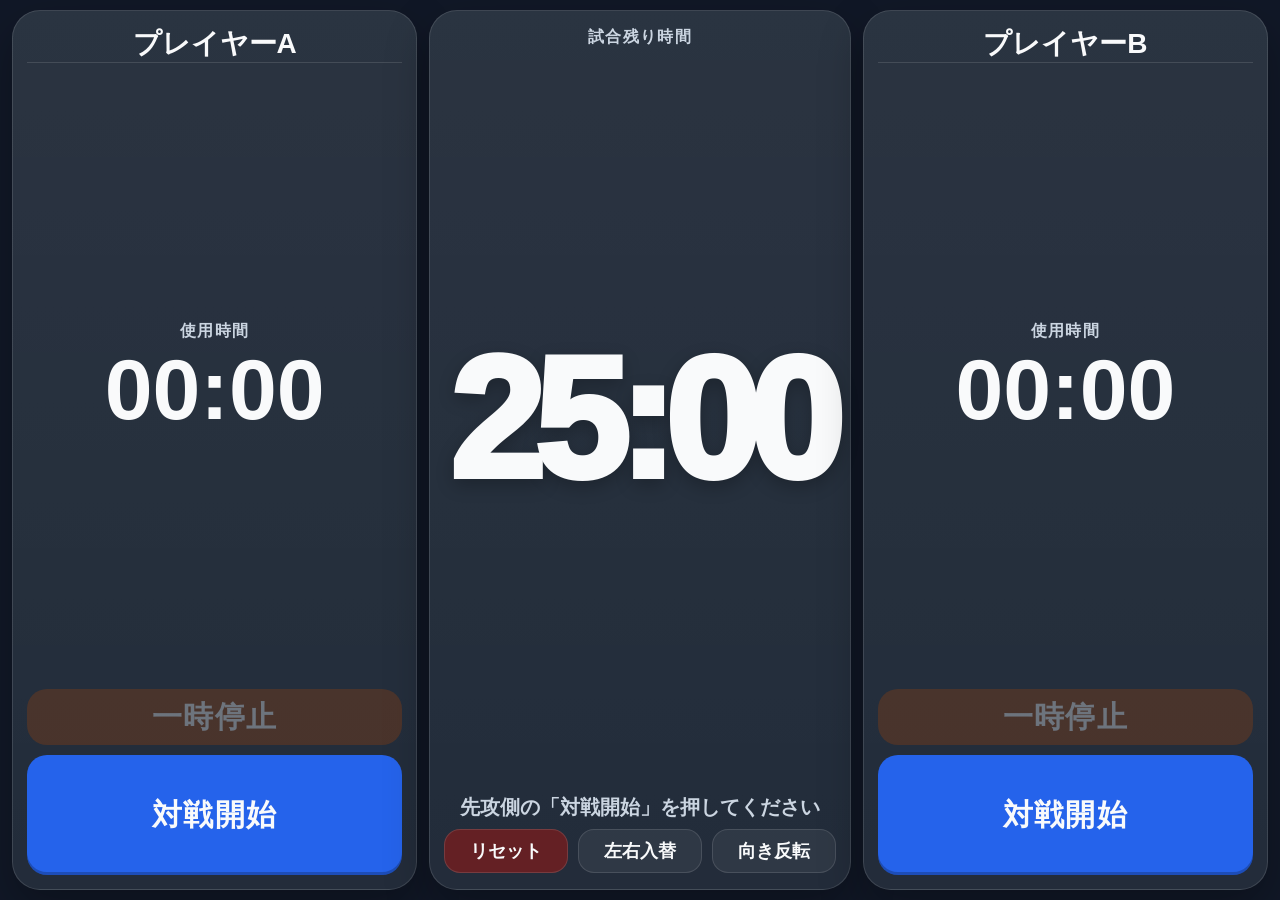
==== index.html @ 30c6cce2 "Add files via upload" ====
<!doctype html>
<html lang="ja">
<head>
  <meta charset="utf-8" />
  <meta name="viewport" content="width=device-width, initial-scale=1, viewport-fit=cover, user-scalable=no" />
  <meta name="theme-color" content="#111827" />
  <meta name="apple-mobile-web-app-capable" content="yes" />
  <meta name="apple-mobile-web-app-status-bar-style" content="black-translucent" />
  <meta name="apple-mobile-web-app-title" content="ポケカタイマー" />
  <link rel="manifest" href="manifest.webmanifest" />
  <link rel="apple-touch-icon" href="icons/apple-touch-icon.png" />
  <link rel="icon" href="icons/icon-192.png" />
  <title>ポケカ対戦タイマー</title>
  <link rel="stylesheet" href="styles.css" />
</head>
<body>
  <main class="app" aria-live="polite">
    <section class="player player-a" data-player="0">
      <div class="player-header">
        <label for="playerName0" class="visually-hidden">左プレイヤー名</label>
        <input id="playerName0" class="player-name" type="text" value="プレイヤーA" maxlength="12" autocomplete="off" />
      </div>

      <div class="player-time-wrap">
        <div class="small-label">使用時間</div>
        <div id="usedTime0" class="used-time">00:00</div>
      </div>

      <button id="pauseBtn0" class="button pause-button" type="button" disabled>
        <span class="button-label">一時停止</span>
      </button>

      <button id="actionBtn0" class="button action-button" type="button">
        <span class="button-label">対戦開始</span>
      </button>
    </section>

    <section class="center-panel">
      <div class="match-label">試合残り時間</div>
      <div id="mainTimer" class="main-timer">25:00</div>
      <div id="statusText" class="status-text">先攻側の「対戦開始」を押してください</div>
      <div class="center-actions">
        <button id="resetBtn" class="reset-button" type="button">リセット</button>
        <button id="swapNamesBtn" class="sub-button" type="button">左右入替</button>
        <button id="rotateFlipBtn" class="sub-button" type="button">向き反転</button>
      </div>
    </section>

    <section class="player player-b" data-player="1">
      <div class="player-header">
        <label for="playerName1" class="visually-hidden">右プレイヤー名</label>
        <input id="playerName1" class="player-name" type="text" value="プレイヤーB" maxlength="12" autocomplete="off" />
      </div>

      <div class="player-time-wrap">
        <div class="small-label">使用時間</div>
        <div id="usedTime1" class="used-time">00:00</div>
      </div>

      <button id="pauseBtn1" class="button pause-button" type="button" disabled>
        <span class="button-label">一時停止</span>
      </button>

      <button id="actionBtn1" class="button action-button" type="button">
        <span class="button-label">対戦開始</span>
      </button>
    </section>
  </main>

  <div id="rotateNotice" class="rotate-notice" hidden>
    <div class="rotate-card">
      <div class="rotate-icon">↻</div>
      <div>疑似横向き表示中</div>
    </div>
  </div>

  <script src="app.js" defer></script>
</body>
</html>
---- styles.css ----
:root {
  --bg: #111827;
  --panel: #1f2937;
  --panel-active: #263449;
  --text: #f9fafb;
  --muted: #cbd5e1;
  --dim: #6b7280;
  --line: rgba(255, 255, 255, 0.12);
  --button: #334155;
  --button-active: #2563eb;
  --button-pause: #92400e;
  --button-resume: #15803d;
  --button-danger: #7f1d1d;
  --shadow: 0 18px 45px rgba(0, 0, 0, 0.28);
  --pseudo-rotation: 90deg;
}

* {
  box-sizing: border-box;
  -webkit-tap-highlight-color: transparent;
}

html,
body {
  width: 100%;
  min-height: 100%;
  margin: 0;
  background: var(--bg);
  color: var(--text);
  font-family: -apple-system, BlinkMacSystemFont, "Segoe UI", sans-serif;
  overscroll-behavior: none;
  touch-action: manipulation;
  user-select: none;
  -webkit-user-select: none;
}

body {
  min-height: 100svh;
  overflow: hidden;
}

body.pseudo-ccw {
  --pseudo-rotation: -90deg;
}

.app {
  width: 100vw;
  height: 100svh;
  padding: max(10px, env(safe-area-inset-top)) max(12px, env(safe-area-inset-right)) max(10px, env(safe-area-inset-bottom)) max(12px, env(safe-area-inset-left));
  display: grid;
  grid-template-columns: minmax(210px, 1fr) minmax(240px, 1.04fr) minmax(210px, 1fr);
  gap: 12px;
}

.player,
.center-panel {
  border: 1px solid var(--line);
  border-radius: 28px;
  background: linear-gradient(180deg, rgba(255,255,255,0.05), rgba(255,255,255,0.015)), var(--panel);
  box-shadow: var(--shadow);
}

.player {
  min-width: 0;
  padding: 14px;
  display: grid;
  grid-template-rows: auto 1fr auto auto;
  gap: 10px;
  transition: background-color 160ms ease, transform 160ms ease, border-color 160ms ease;
}

.player.is-active {
  background: linear-gradient(180deg, rgba(96, 165, 250, 0.18), rgba(255,255,255,0.015)), var(--panel-active);
  border-color: rgba(147, 197, 253, 0.55);
  transform: translateY(-1px);
}

.player-header {
  display: flex;
  align-items: center;
  justify-content: center;
}

.player-name {
  width: 100%;
  height: 38px;
  border: 0;
  border-bottom: 1px solid var(--line);
  outline: none;
  background: transparent;
  color: var(--text);
  text-align: center;
  font-size: clamp(18px, 3vw, 28px);
  font-weight: 800;
}

.player-time-wrap {
  min-height: 0;
  display: grid;
  place-items: center;
  align-content: center;
  gap: 4px;
}

.small-label,
.match-label {
  color: var(--muted);
  font-size: clamp(12px, 1.6vw, 16px);
  font-weight: 700;
  letter-spacing: 0.08em;
}

.used-time {
  font-variant-numeric: tabular-nums;
  font-size: clamp(42px, 9vw, 86px);
  font-weight: 900;
  line-height: 1;
}

.button {
  width: 100%;
  min-height: 56px;
  border: 0;
  border-radius: 20px;
  color: var(--text);
  font-size: clamp(18px, 3vw, 30px);
  font-weight: 900;
  letter-spacing: 0.04em;
  box-shadow: inset 0 -3px 0 rgba(0, 0, 0, 0.22);
  cursor: pointer;
}

.button:active:not(:disabled),
.reset-button:active,
.sub-button:active {
  transform: translateY(1px);
}

.pause-button {
  background: var(--button-pause);
}

.action-button {
  min-height: clamp(72px, 18svh, 120px);
  background: var(--button-active);
}

.action-button.is-resume {
  background: var(--button-resume);
}

button:disabled {
  cursor: default;
  opacity: 0.34;
  box-shadow: none;
}

button.label-hidden .button-label {
  visibility: hidden;
}

.center-panel {
  min-width: 0;
  padding: 16px 14px;
  display: grid;
  grid-template-rows: auto 1fr auto auto;
  align-items: center;
  justify-items: center;
  text-align: center;
}

.main-timer {
  width: 100%;
  font-variant-numeric: tabular-nums;
  font-size: clamp(74px, 16vw, 170px);
  font-weight: 950;
  line-height: 0.95;
  letter-spacing: -0.06em;
  text-shadow: 0 6px 18px rgba(0, 0, 0, 0.24);
}

.main-timer.is-warning {
  color: #fbbf24;
}

.main-timer.is-finished {
  color: #f87171;
}

.status-text {
  min-height: 24px;
  color: var(--muted);
  font-size: clamp(13px, 1.8vw, 20px);
  font-weight: 800;
}

.center-actions {
  width: 100%;
  display: grid;
  grid-template-columns: repeat(3, 1fr);
  gap: 10px;
  margin-top: 8px;
}

.reset-button,
.sub-button {
  min-height: 44px;
  border: 1px solid var(--line);
  border-radius: 16px;
  background: rgba(255, 255, 255, 0.06);
  color: var(--text);
  font-size: clamp(14px, 1.8vw, 18px);
  font-weight: 800;
}

.reset-button {
  background: rgba(127, 29, 29, 0.72);
}

.rotate-notice {
  position: fixed;
  inset: 0;
  z-index: 10;
  display: none;
  place-items: center;
  padding: 28px;
  background: rgba(17, 24, 39, 0.96);
  color: var(--text);
  text-align: center;
}

.rotate-card {
  width: min(86vw, 360px);
  padding: 28px;
  border: 1px solid var(--line);
  border-radius: 26px;
  background: var(--panel);
  box-shadow: var(--shadow);
  font-size: 22px;
  font-weight: 900;
}

.rotate-icon {
  font-size: 52px;
  line-height: 1;
  margin-bottom: 12px;
}

.visually-hidden {
  position: absolute;
  width: 1px;
  height: 1px;
  overflow: hidden;
  clip: rect(0, 0, 0, 0);
  white-space: nowrap;
}

/*
  回転ロックONのiPhone向け疑似横向き表示。
  OS上は縦向きのまま、アプリの中身だけ90度回転させる。
*/
@media (orientation: portrait) and (max-width: 900px) {
  body {
    position: fixed;
    inset: 0;
    width: 100vw;
    height: 100svh;
  }

  .app {
    position: fixed;
    top: 50%;
    left: 50%;
    width: 100svh;
    height: 100vw;
    min-height: 0;
    padding: max(8px, env(safe-area-inset-left)) max(10px, env(safe-area-inset-top)) max(8px, env(safe-area-inset-right)) max(10px, env(safe-area-inset-bottom));
    grid-template-columns: minmax(175px, 1fr) minmax(205px, 1.02fr) minmax(175px, 1fr);
    gap: 8px;
    transform: translate(-50%, -50%) rotate(var(--pseudo-rotation));
    transform-origin: center center;
  }

  .player,
  .center-panel {
    border-radius: 20px;
    padding: 10px;
  }

  .player {
    gap: 8px;
  }

  .player-name {
    height: 30px;
    font-size: clamp(16px, 4.6svh, 22px);
  }

  .small-label,
  .match-label {
    font-size: clamp(11px, 3.1svh, 14px);
  }

  .used-time {
    font-size: clamp(38px, 13svh, 70px);
  }

  .main-timer {
    font-size: clamp(70px, 22svh, 140px);
  }

  .status-text {
    font-size: clamp(12px, 3.5svh, 17px);
  }

  .button {
    min-height: 45px;
    border-radius: 16px;
    font-size: clamp(18px, 5svh, 26px);
  }

  .action-button {
    min-height: clamp(62px, 18svh, 92px);
  }

  .center-actions {
    gap: 6px;
    margin-top: 4px;
  }

  .reset-button,
  .sub-button {
    min-height: 36px;
    border-radius: 14px;
    font-size: clamp(12px, 3.2svh, 16px);
  }
}

@media (orientation: landscape) and (max-height: 430px) {
  .app {
    gap: 8px;
    padding: max(8px, env(safe-area-inset-top)) max(8px, env(safe-area-inset-right)) max(8px, env(safe-area-inset-bottom)) max(8px, env(safe-area-inset-left));
  }

  .player,
  .center-panel {
    border-radius: 20px;
    padding: 10px;
  }

  .player {
    gap: 8px;
  }

  .button {
    min-height: 45px;
    border-radius: 16px;
  }

  .action-button {
    min-height: 64px;
  }

  .player-name {
    height: 30px;
  }

  .center-actions {
    margin-top: 4px;
  }

  .reset-button,
  .sub-button {
    min-height: 36px;
  }
}

@media (orientation: landscape) and (max-width: 760px) {
  .app {
    grid-template-columns: minmax(170px, 1fr) minmax(190px, 0.9fr) minmax(170px, 1fr);
  }
}
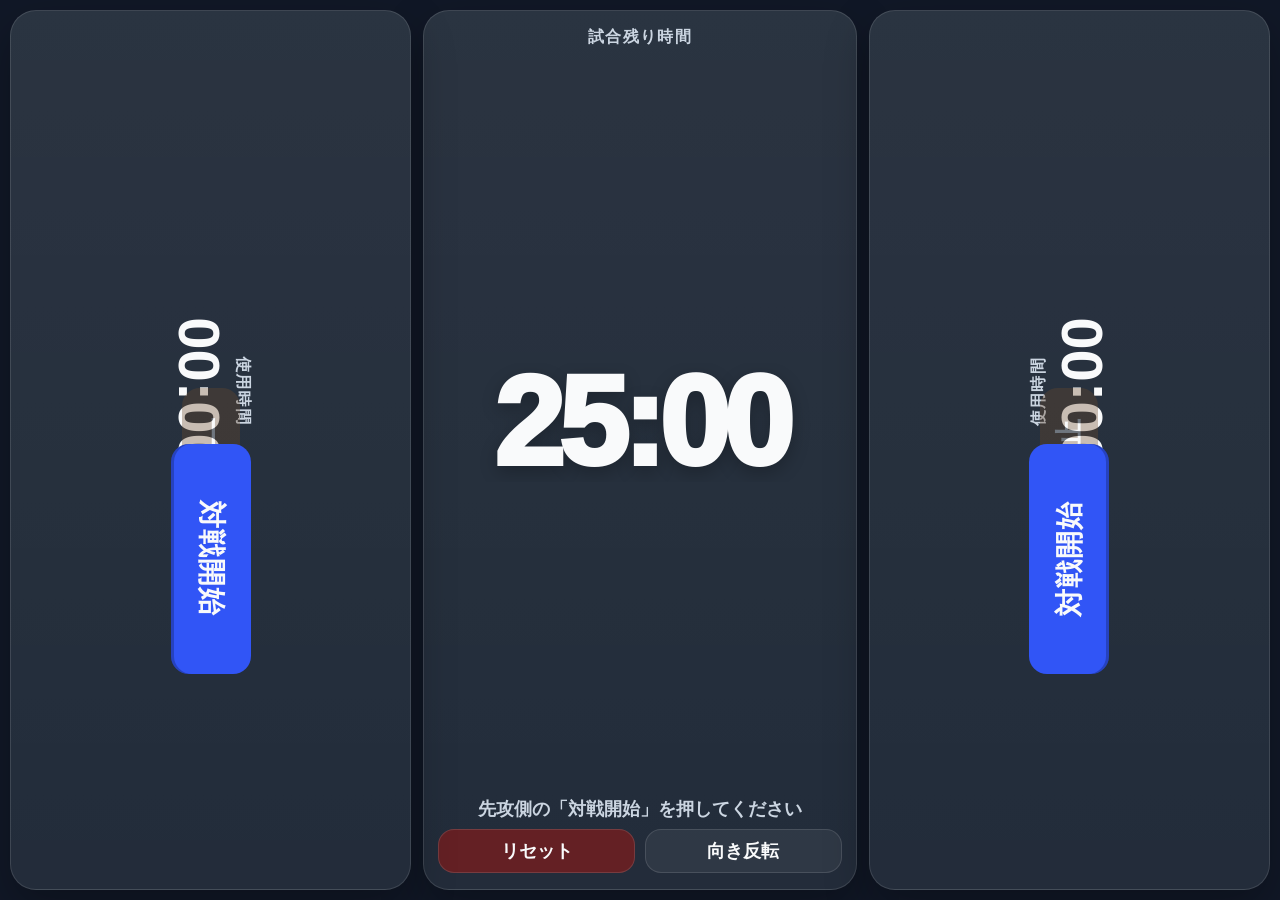
==== commit f8722a1e: "Add files via upload" ====
--- a/index.html
+++ b/index.html
@@ -16,23 +16,22 @@
 <body>
   <main class="app" aria-live="polite">
     <section class="player player-a" data-player="0">
-      <div class="player-header">
-        <label for="playerName0" class="visually-hidden">左プレイヤー名</label>
-        <input id="playerName0" class="player-name" type="text" value="プレイヤーA" maxlength="12" autocomplete="off" />
+      <div class="player-face face-cw">
+        <div id="roleBadge0" class="role-badge" aria-label="左側の役割"></div>
+
+        <div class="player-time-wrap">
+          <div class="small-label">使用時間</div>
+          <div id="usedTime0" class="used-time">00:00</div>
+        </div>
+
+        <button id="pauseBtn0" class="button pause-button" type="button" disabled>
+          <span class="button-label">一時停止</span>
+        </button>
+
+        <button id="actionBtn0" class="button action-button" type="button">
+          <span class="button-label">対戦開始</span>
+        </button>
       </div>
-
-      <div class="player-time-wrap">
-        <div class="small-label">使用時間</div>
-        <div id="usedTime0" class="used-time">00:00</div>
-      </div>
-
-      <button id="pauseBtn0" class="button pause-button" type="button" disabled>
-        <span class="button-label">一時停止</span>
-      </button>
-
-      <button id="actionBtn0" class="button action-button" type="button">
-        <span class="button-label">対戦開始</span>
-      </button>
     </section>
 
     <section class="center-panel">
@@ -41,38 +40,29 @@
       <div id="statusText" class="status-text">先攻側の「対戦開始」を押してください</div>
       <div class="center-actions">
         <button id="resetBtn" class="reset-button" type="button">リセット</button>
-        <button id="swapNamesBtn" class="sub-button" type="button">左右入替</button>
         <button id="rotateFlipBtn" class="sub-button" type="button">向き反転</button>
       </div>
     </section>
 
     <section class="player player-b" data-player="1">
-      <div class="player-header">
-        <label for="playerName1" class="visually-hidden">右プレイヤー名</label>
-        <input id="playerName1" class="player-name" type="text" value="プレイヤーB" maxlength="12" autocomplete="off" />
+      <div class="player-face face-ccw">
+        <div id="roleBadge1" class="role-badge" aria-label="右側の役割"></div>
+
+        <div class="player-time-wrap">
+          <div class="small-label">使用時間</div>
+          <div id="usedTime1" class="used-time">00:00</div>
+        </div>
+
+        <button id="pauseBtn1" class="button pause-button" type="button" disabled>
+          <span class="button-label">一時停止</span>
+        </button>
+
+        <button id="actionBtn1" class="button action-button" type="button">
+          <span class="button-label">対戦開始</span>
+        </button>
       </div>
-
-      <div class="player-time-wrap">
-        <div class="small-label">使用時間</div>
-        <div id="usedTime1" class="used-time">00:00</div>
-      </div>
-
-      <button id="pauseBtn1" class="button pause-button" type="button" disabled>
-        <span class="button-label">一時停止</span>
-      </button>
-
-      <button id="actionBtn1" class="button action-button" type="button">
-        <span class="button-label">対戦開始</span>
-      </button>
     </section>
   </main>
-
-  <div id="rotateNotice" class="rotate-notice" hidden>
-    <div class="rotate-card">
-      <div class="rotate-icon">↻</div>
-      <div>疑似横向き表示中</div>
-    </div>
-  </div>
 
   <script src="app.js" defer></script>
 </body>
--- a/styles.css
+++ b/styles.css
@@ -6,11 +6,12 @@
   --muted: #cbd5e1;
   --dim: #6b7280;
   --line: rgba(255, 255, 255, 0.12);
-  --button: #334155;
-  --button-active: #2563eb;
-  --button-pause: #92400e;
+  --button-active: #3155f6;
+  --button-pause: #6b4a2b;
   --button-resume: #15803d;
   --button-danger: #7f1d1d;
+  --badge-first: #2563eb;
+  --badge-second: #7c3aed;
   --shadow: 0 18px 45px rgba(0, 0, 0, 0.28);
   --pseudo-rotation: 90deg;
 }
@@ -46,26 +47,24 @@
 .app {
   width: 100vw;
   height: 100svh;
-  padding: max(10px, env(safe-area-inset-top)) max(12px, env(safe-area-inset-right)) max(10px, env(safe-area-inset-bottom)) max(12px, env(safe-area-inset-left));
   display: grid;
-  grid-template-columns: minmax(210px, 1fr) minmax(240px, 1.04fr) minmax(210px, 1fr);
+  grid-template-columns: minmax(250px, 1fr) minmax(300px, 1.08fr) minmax(250px, 1fr);
   gap: 12px;
+  padding: max(10px, env(safe-area-inset-top)) max(10px, env(safe-area-inset-right)) max(10px, env(safe-area-inset-bottom)) max(10px, env(safe-area-inset-left));
 }
 
 .player,
 .center-panel {
   border: 1px solid var(--line);
-  border-radius: 28px;
+  border-radius: 26px;
   background: linear-gradient(180deg, rgba(255,255,255,0.05), rgba(255,255,255,0.015)), var(--panel);
   box-shadow: var(--shadow);
 }
 
 .player {
   min-width: 0;
-  padding: 14px;
-  display: grid;
-  grid-template-rows: auto 1fr auto auto;
-  gap: 10px;
+  position: relative;
+  overflow: hidden;
   transition: background-color 160ms ease, transform 160ms ease, border-color 160ms ease;
 }
 
@@ -75,27 +74,58 @@
   transform: translateY(-1px);
 }
 
-.player-header {
+.player-face {
+  position: absolute;
+  inset: 0;
   display: flex;
+  flex-direction: column;
   align-items: center;
   justify-content: center;
-}
-
-.player-name {
-  width: 100%;
-  height: 38px;
-  border: 0;
-  border-bottom: 1px solid var(--line);
-  outline: none;
-  background: transparent;
+  gap: 14px;
+  padding: 16px;
+}
+
+.player-face > * {
+  transform-origin: center center;
+}
+
+.face-cw > * {
+  transform: rotate(90deg);
+}
+
+.face-ccw > * {
+  transform: rotate(-90deg);
+}
+
+.role-badge {
+  min-width: 92px;
+  min-height: 34px;
+  padding: 6px 14px;
+  border-radius: 999px;
+  border: 1px solid rgba(255, 255, 255, 0.18);
+  display: inline-flex;
+  align-items: center;
+  justify-content: center;
   color: var(--text);
-  text-align: center;
-  font-size: clamp(18px, 3vw, 28px);
-  font-weight: 800;
+  font-size: clamp(18px, 2.2vw, 24px);
+  font-weight: 900;
+  background: rgba(255, 255, 255, 0.06);
+}
+
+.role-badge.is-first {
+  background: rgba(37, 99, 235, 0.9);
+}
+
+.role-badge.is-second {
+  background: rgba(124, 58, 237, 0.88);
+}
+
+.role-badge:empty {
+  visibility: hidden;
 }
 
 .player-time-wrap {
-  min-height: 0;
+  width: 180px;
   display: grid;
   place-items: center;
   align-content: center;
@@ -112,18 +142,18 @@
 
 .used-time {
   font-variant-numeric: tabular-nums;
-  font-size: clamp(42px, 9vw, 86px);
+  font-size: clamp(34px, 6vw, 58px);
   font-weight: 900;
   line-height: 1;
 }
 
 .button {
-  width: 100%;
-  min-height: 56px;
+  width: 176px;
+  min-height: 58px;
   border: 0;
-  border-radius: 20px;
+  border-radius: 18px;
   color: var(--text);
-  font-size: clamp(18px, 3vw, 30px);
+  font-size: clamp(20px, 2.4vw, 28px);
   font-weight: 900;
   letter-spacing: 0.04em;
   box-shadow: inset 0 -3px 0 rgba(0, 0, 0, 0.22);
@@ -141,7 +171,8 @@
 }
 
 .action-button {
-  min-height: clamp(72px, 18svh, 120px);
+  width: 230px;
+  min-height: 80px;
   background: var(--button-active);
 }
 
@@ -171,11 +202,14 @@
 
 .main-timer {
   width: 100%;
+  max-width: 100%;
+  overflow: hidden;
   font-variant-numeric: tabular-nums;
-  font-size: clamp(74px, 16vw, 170px);
+  font-size: clamp(64px, 11vw, 126px);
   font-weight: 950;
   line-height: 0.95;
-  letter-spacing: -0.06em;
+  letter-spacing: -0.045em;
+  white-space: nowrap;
   text-shadow: 0 6px 18px rgba(0, 0, 0, 0.24);
 }
 
@@ -190,14 +224,14 @@
 .status-text {
   min-height: 24px;
   color: var(--muted);
-  font-size: clamp(13px, 1.8vw, 20px);
+  font-size: clamp(13px, 1.7vw, 18px);
   font-weight: 800;
 }
 
 .center-actions {
   width: 100%;
   display: grid;
-  grid-template-columns: repeat(3, 1fr);
+  grid-template-columns: 1fr 1fr;
   gap: 10px;
   margin-top: 8px;
 }
@@ -217,66 +251,24 @@
   background: rgba(127, 29, 29, 0.72);
 }
 
-.rotate-notice {
-  position: fixed;
-  inset: 0;
-  z-index: 10;
-  display: none;
-  place-items: center;
-  padding: 28px;
-  background: rgba(17, 24, 39, 0.96);
-  color: var(--text);
-  text-align: center;
-}
-
-.rotate-card {
-  width: min(86vw, 360px);
-  padding: 28px;
-  border: 1px solid var(--line);
-  border-radius: 26px;
-  background: var(--panel);
-  box-shadow: var(--shadow);
-  font-size: 22px;
-  font-weight: 900;
-}
-
-.rotate-icon {
-  font-size: 52px;
-  line-height: 1;
-  margin-bottom: 12px;
-}
-
-.visually-hidden {
-  position: absolute;
-  width: 1px;
-  height: 1px;
-  overflow: hidden;
-  clip: rect(0, 0, 0, 0);
-  white-space: nowrap;
-}
-
-/*
-  回転ロックONのiPhone向け疑似横向き表示。
-  OS上は縦向きのまま、アプリの中身だけ90度回転させる。
-*/
 @media (orientation: portrait) and (max-width: 900px) {
   body {
     position: fixed;
     inset: 0;
     width: 100vw;
-    height: 100svh;
+    height: 100dvh;
   }
 
   .app {
     position: fixed;
     top: 50%;
     left: 50%;
-    width: 100svh;
-    height: 100vw;
+    width: 100dvh;
+    height: 100dvw;
     min-height: 0;
-    padding: max(8px, env(safe-area-inset-left)) max(10px, env(safe-area-inset-top)) max(8px, env(safe-area-inset-right)) max(10px, env(safe-area-inset-bottom));
-    grid-template-columns: minmax(175px, 1fr) minmax(205px, 1.02fr) minmax(175px, 1fr);
+    padding: 8px;
     gap: 8px;
+    grid-template-columns: minmax(162px, 1fr) minmax(220px, 1.24fr) minmax(162px, 1fr);
     transform: translate(-50%, -50%) rotate(var(--pseudo-rotation));
     transform-origin: center center;
   }
@@ -284,43 +276,57 @@
   .player,
   .center-panel {
     border-radius: 20px;
-    padding: 10px;
-  }
-
-  .player {
-    gap: 8px;
-  }
-
-  .player-name {
-    height: 30px;
-    font-size: clamp(16px, 4.6svh, 22px);
+  }
+
+  .player-face {
+    gap: 10px;
+    padding: 8px;
+  }
+
+  .role-badge {
+    min-width: 74px;
+    min-height: 28px;
+    padding: 4px 10px;
+    font-size: clamp(13px, 2.4svh, 18px);
+  }
+
+  .player-time-wrap {
+    width: 124px;
+    gap: 2px;
   }
 
   .small-label,
   .match-label {
-    font-size: clamp(11px, 3.1svh, 14px);
+    font-size: clamp(10px, 2.1svh, 13px);
   }
 
   .used-time {
-    font-size: clamp(38px, 13svh, 70px);
+    font-size: clamp(28px, 4.8svh, 44px);
+  }
+
+  .button {
+    width: 122px;
+    min-height: 42px;
+    border-radius: 14px;
+    font-size: clamp(15px, 2.9svh, 22px);
+  }
+
+  .action-button {
+    width: 170px;
+    min-height: 58px;
+  }
+
+  .center-panel {
+    padding: 12px 10px;
   }
 
   .main-timer {
-    font-size: clamp(70px, 22svh, 140px);
+    font-size: clamp(54px, 12.6svh, 96px);
+    letter-spacing: -0.035em;
   }
 
   .status-text {
-    font-size: clamp(12px, 3.5svh, 17px);
-  }
-
-  .button {
-    min-height: 45px;
-    border-radius: 16px;
-    font-size: clamp(18px, 5svh, 26px);
-  }
-
-  .action-button {
-    min-height: clamp(62px, 18svh, 92px);
+    font-size: clamp(11px, 2.2svh, 15px);
   }
 
   .center-actions {
@@ -330,53 +336,70 @@
 
   .reset-button,
   .sub-button {
-    min-height: 36px;
-    border-radius: 14px;
-    font-size: clamp(12px, 3.2svh, 16px);
+    min-height: 34px;
+    border-radius: 12px;
+    font-size: clamp(11px, 2svh, 14px);
   }
 }
 
 @media (orientation: landscape) and (max-height: 430px) {
   .app {
     gap: 8px;
-    padding: max(8px, env(safe-area-inset-top)) max(8px, env(safe-area-inset-right)) max(8px, env(safe-area-inset-bottom)) max(8px, env(safe-area-inset-left));
+    padding: 8px;
+    grid-template-columns: minmax(170px, 1fr) minmax(220px, 1.1fr) minmax(170px, 1fr);
   }
 
   .player,
   .center-panel {
     border-radius: 20px;
+  }
+
+  .player-face {
+    gap: 10px;
     padding: 10px;
   }
 
-  .player {
-    gap: 8px;
+  .role-badge {
+    min-width: 80px;
+    min-height: 30px;
+    padding: 5px 12px;
+    font-size: 16px;
+  }
+
+  .player-time-wrap {
+    width: 132px;
+  }
+
+  .used-time {
+    font-size: 38px;
   }
 
   .button {
-    min-height: 45px;
-    border-radius: 16px;
+    width: 132px;
+    min-height: 44px;
+    border-radius: 14px;
+    font-size: 16px;
   }
 
   .action-button {
-    min-height: 64px;
-  }
-
-  .player-name {
-    height: 30px;
-  }
-
-  .center-actions {
-    margin-top: 4px;
+    width: 184px;
+    min-height: 60px;
+  }
+
+  .center-panel {
+    padding: 12px 10px;
+  }
+
+  .main-timer {
+    font-size: clamp(56px, 13vh, 102px);
+  }
+
+  .status-text {
+    font-size: 13px;
   }
 
   .reset-button,
   .sub-button {
-    min-height: 36px;
-  }
-}
-
-@media (orientation: landscape) and (max-width: 760px) {
-  .app {
-    grid-template-columns: minmax(170px, 1fr) minmax(190px, 0.9fr) minmax(170px, 1fr);
-  }
-}
+    min-height: 34px;
+  }
+}
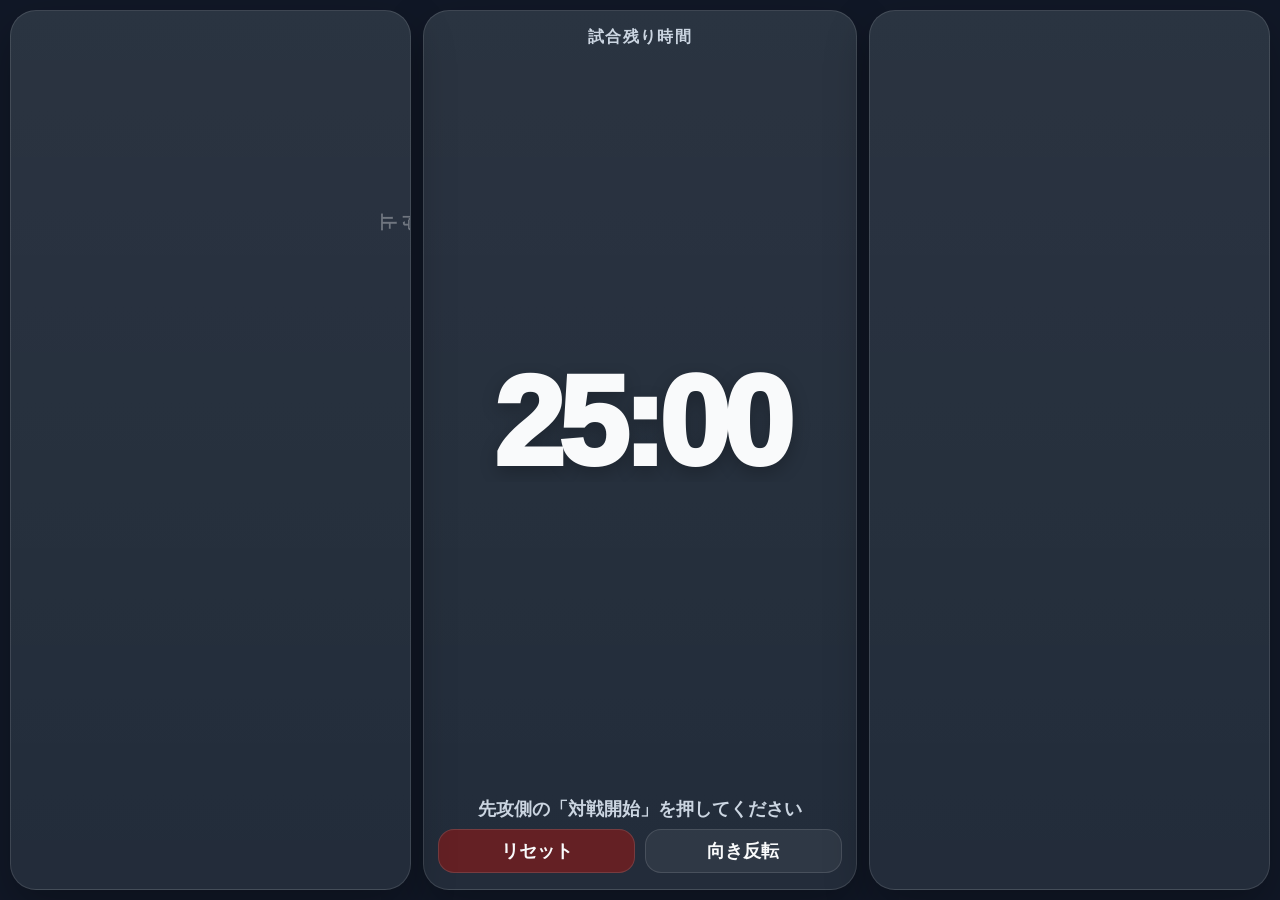
==== commit 51b97858: "Add files via upload" ====
--- a/index.html
+++ b/index.html
@@ -17,20 +17,28 @@
   <main class="app" aria-live="polite">
     <section class="player player-a" data-player="0">
       <div class="player-face face-cw">
-        <div id="roleBadge0" class="role-badge" aria-label="左側の役割"></div>
-
-        <div class="player-time-wrap">
-          <div class="small-label">使用時間</div>
-          <div id="usedTime0" class="used-time">00:00</div>
+        <div class="rotate-slot badge-slot">
+          <div id="roleBadge0" class="role-badge" aria-label="左側の役割"></div>
         </div>
 
-        <button id="pauseBtn0" class="button pause-button" type="button" disabled>
-          <span class="button-label">一時停止</span>
-        </button>
+        <div class="rotate-slot time-slot">
+          <div class="player-time-wrap">
+            <div class="small-label">使用時間</div>
+            <div id="usedTime0" class="used-time">00:00</div>
+          </div>
+        </div>
 
-        <button id="actionBtn0" class="button action-button" type="button">
-          <span class="button-label">対戦開始</span>
-        </button>
+        <div class="rotate-slot pause-slot">
+          <button id="pauseBtn0" class="button pause-button" type="button" disabled>
+            <span class="button-label">一時停止</span>
+          </button>
+        </div>
+
+        <div class="rotate-slot action-slot">
+          <button id="actionBtn0" class="button action-button" type="button">
+            <span class="button-label">対戦開始</span>
+          </button>
+        </div>
       </div>
     </section>
 
@@ -46,20 +54,28 @@
 
     <section class="player player-b" data-player="1">
       <div class="player-face face-ccw">
-        <div id="roleBadge1" class="role-badge" aria-label="右側の役割"></div>
-
-        <div class="player-time-wrap">
-          <div class="small-label">使用時間</div>
-          <div id="usedTime1" class="used-time">00:00</div>
+        <div class="rotate-slot badge-slot">
+          <div id="roleBadge1" class="role-badge" aria-label="右側の役割"></div>
         </div>
 
-        <button id="pauseBtn1" class="button pause-button" type="button" disabled>
-          <span class="button-label">一時停止</span>
-        </button>
+        <div class="rotate-slot time-slot">
+          <div class="player-time-wrap">
+            <div class="small-label">使用時間</div>
+            <div id="usedTime1" class="used-time">00:00</div>
+          </div>
+        </div>
 
-        <button id="actionBtn1" class="button action-button" type="button">
-          <span class="button-label">対戦開始</span>
-        </button>
+        <div class="rotate-slot pause-slot">
+          <button id="pauseBtn1" class="button pause-button" type="button" disabled>
+            <span class="button-label">一時停止</span>
+          </button>
+        </div>
+
+        <div class="rotate-slot action-slot">
+          <button id="actionBtn1" class="button action-button" type="button">
+            <span class="button-label">対戦開始</span>
+          </button>
+        </div>
       </div>
     </section>
   </main>
--- a/styles.css
+++ b/styles.css
@@ -4,14 +4,10 @@
   --panel-active: #263449;
   --text: #f9fafb;
   --muted: #cbd5e1;
-  --dim: #6b7280;
   --line: rgba(255, 255, 255, 0.12);
   --button-active: #3155f6;
   --button-pause: #6b4a2b;
   --button-resume: #15803d;
-  --button-danger: #7f1d1d;
-  --badge-first: #2563eb;
-  --badge-second: #7c3aed;
   --shadow: 0 18px 45px rgba(0, 0, 0, 0.28);
   --pseudo-rotation: 90deg;
 }
@@ -81,33 +77,58 @@
   flex-direction: column;
   align-items: center;
   justify-content: center;
-  gap: 14px;
-  padding: 16px;
-}
-
-.player-face > * {
+  gap: 8px;
+  padding: 10px 6px;
+}
+
+.rotate-slot {
+  position: relative;
+  display: flex;
+  align-items: center;
+  justify-content: center;
+  overflow: visible;
+}
+
+.face-cw .rotate-slot > * {
+  transform: rotate(90deg);
   transform-origin: center center;
 }
 
-.face-cw > * {
-  transform: rotate(90deg);
-}
-
-.face-ccw > * {
+.face-ccw .rotate-slot > * {
   transform: rotate(-90deg);
+  transform-origin: center center;
+}
+
+.badge-slot {
+  width: 34px;
+  height: 78px;
+}
+
+.time-slot {
+  width: 52px;
+  height: 132px;
+}
+
+.pause-slot {
+  width: 44px;
+  height: 104px;
+}
+
+.action-slot {
+  width: 56px;
+  height: 178px;
 }
 
 .role-badge {
-  min-width: 92px;
-  min-height: 34px;
-  padding: 6px 14px;
+  width: 78px;
+  height: 30px;
   border-radius: 999px;
   border: 1px solid rgba(255, 255, 255, 0.18);
   display: inline-flex;
   align-items: center;
   justify-content: center;
   color: var(--text);
-  font-size: clamp(18px, 2.2vw, 24px);
+  font-size: 16px;
   font-weight: 900;
   background: rgba(255, 255, 255, 0.06);
 }
@@ -125,11 +146,11 @@
 }
 
 .player-time-wrap {
-  width: 180px;
+  width: 132px;
   display: grid;
   place-items: center;
   align-content: center;
-  gap: 4px;
+  gap: 2px;
 }
 
 .small-label,
@@ -142,18 +163,16 @@
 
 .used-time {
   font-variant-numeric: tabular-nums;
-  font-size: clamp(34px, 6vw, 58px);
+  font-size: 40px;
   font-weight: 900;
   line-height: 1;
 }
 
 .button {
-  width: 176px;
-  min-height: 58px;
   border: 0;
-  border-radius: 18px;
+  border-radius: 16px;
   color: var(--text);
-  font-size: clamp(20px, 2.4vw, 28px);
+  font-size: 17px;
   font-weight: 900;
   letter-spacing: 0.04em;
   box-shadow: inset 0 -3px 0 rgba(0, 0, 0, 0.22);
@@ -167,12 +186,14 @@
 }
 
 .pause-button {
+  width: 104px;
+  height: 44px;
   background: var(--button-pause);
 }
 
 .action-button {
-  width: 230px;
-  min-height: 80px;
+  width: 178px;
+  height: 56px;
   background: var(--button-active);
 }
 
@@ -261,14 +282,14 @@
 
   .app {
     position: fixed;
-    top: 50%;
+    top: calc(50% + 30px);
     left: 50%;
     width: 100dvh;
     height: 100dvw;
     min-height: 0;
     padding: 8px;
     gap: 8px;
-    grid-template-columns: minmax(162px, 1fr) minmax(220px, 1.24fr) minmax(162px, 1fr);
+    grid-template-columns: minmax(164px, 1fr) minmax(220px, 1.24fr) minmax(164px, 1fr);
     transform: translate(-50%, -50%) rotate(var(--pseudo-rotation));
     transform-origin: center center;
   }
@@ -279,41 +300,62 @@
   }
 
   .player-face {
-    gap: 10px;
-    padding: 8px;
+    gap: 6px;
+    padding: 8px 4px;
+    justify-content: flex-end;
+  }
+
+  .badge-slot {
+    width: 28px;
+    height: 62px;
+  }
+
+  .time-slot {
+    width: 40px;
+    height: 102px;
+  }
+
+  .pause-slot {
+    width: 36px;
+    height: 90px;
+  }
+
+  .action-slot {
+    width: 50px;
+    height: 150px;
   }
 
   .role-badge {
-    min-width: 74px;
-    min-height: 28px;
-    padding: 4px 10px;
-    font-size: clamp(13px, 2.4svh, 18px);
+    width: 62px;
+    height: 24px;
+    font-size: 13px;
   }
 
   .player-time-wrap {
-    width: 124px;
-    gap: 2px;
+    width: 102px;
   }
 
   .small-label,
   .match-label {
-    font-size: clamp(10px, 2.1svh, 13px);
+    font-size: 10px;
   }
 
   .used-time {
-    font-size: clamp(28px, 4.8svh, 44px);
-  }
-
-  .button {
-    width: 122px;
-    min-height: 42px;
+    font-size: 31px;
+  }
+
+  .pause-button {
+    width: 90px;
+    height: 36px;
+    font-size: 15px;
+    border-radius: 13px;
+  }
+
+  .action-button {
+    width: 150px;
+    height: 50px;
+    font-size: 16px;
     border-radius: 14px;
-    font-size: clamp(15px, 2.9svh, 22px);
-  }
-
-  .action-button {
-    width: 170px;
-    min-height: 58px;
   }
 
   .center-panel {
@@ -355,35 +397,58 @@
   }
 
   .player-face {
-    gap: 10px;
-    padding: 10px;
+    gap: 6px;
+    padding: 8px 4px;
+  }
+
+  .badge-slot {
+    width: 30px;
+    height: 68px;
+  }
+
+  .time-slot {
+    width: 44px;
+    height: 110px;
+  }
+
+  .pause-slot {
+    width: 38px;
+    height: 92px;
+  }
+
+  .action-slot {
+    width: 52px;
+    height: 156px;
   }
 
   .role-badge {
-    min-width: 80px;
-    min-height: 30px;
-    padding: 5px 12px;
+    width: 68px;
+    height: 26px;
+    font-size: 14px;
+  }
+
+  .player-time-wrap {
+    width: 110px;
+  }
+
+  .small-label {
+    font-size: 10px;
+  }
+
+  .used-time {
+    font-size: 34px;
+  }
+
+  .pause-button {
+    width: 92px;
+    height: 38px;
+    font-size: 15px;
+  }
+
+  .action-button {
+    width: 156px;
+    height: 52px;
     font-size: 16px;
-  }
-
-  .player-time-wrap {
-    width: 132px;
-  }
-
-  .used-time {
-    font-size: 38px;
-  }
-
-  .button {
-    width: 132px;
-    min-height: 44px;
-    border-radius: 14px;
-    font-size: 16px;
-  }
-
-  .action-button {
-    width: 184px;
-    min-height: 60px;
   }
 
   .center-panel {
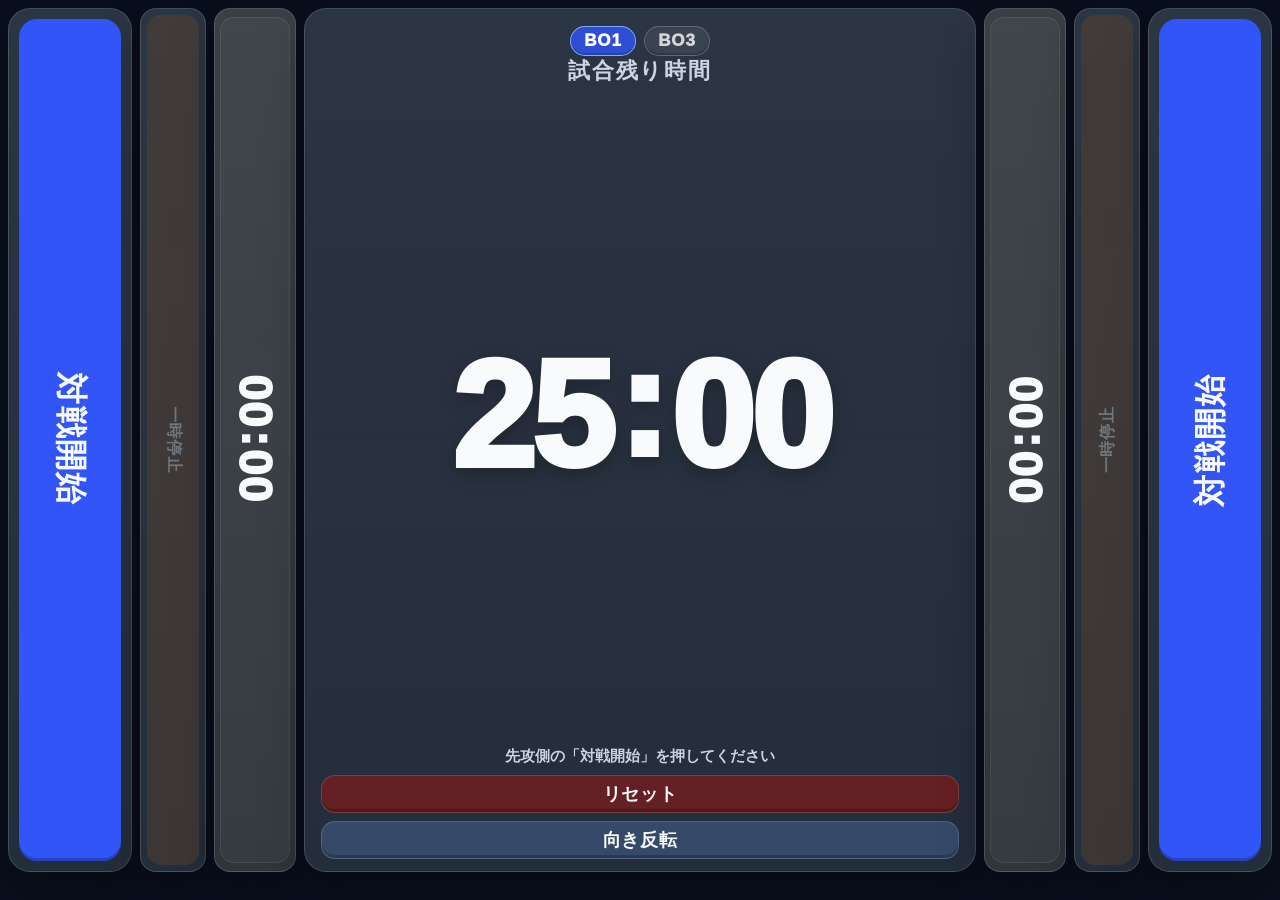
==== commit ceb524f5: "Add files via upload" ====
--- a/index.html
+++ b/index.html
@@ -3,7 +3,7 @@
 <head>
   <meta charset="utf-8" />
   <meta name="viewport" content="width=device-width, initial-scale=1, viewport-fit=cover, user-scalable=no" />
-  <meta name="theme-color" content="#111827" />
+  <meta name="theme-color" content="#090f1d" />
   <meta name="apple-mobile-web-app-capable" content="yes" />
   <meta name="apple-mobile-web-app-status-bar-style" content="black-translucent" />
   <meta name="apple-mobile-web-app-title" content="ポケカタイマー" />
@@ -11,75 +11,707 @@
   <link rel="apple-touch-icon" href="icons/apple-touch-icon.png" />
   <link rel="icon" href="icons/icon-192.png" />
   <title>ポケカ対戦タイマー</title>
-  <link rel="stylesheet" href="styles.css" />
+  <style>
+    :root {
+      --bg: #090f1d;
+      --panel: #202938;
+      --panel2: #2a3137;
+      --active: #30415f;
+      --text: #f9fafb;
+      --muted: #cbd5e1;
+      --line: rgba(255,255,255,.14);
+      --blue: #3155f6;
+      --brown: #6b4a2b;
+      --green: #15803d;
+      --red: #7f1d1d;
+      --slate: #41598c;
+      --shadow: 0 18px 45px rgba(0,0,0,.28);
+      --pseudo-landscape-rotation: 90deg;
+    }
+    * { box-sizing: border-box; -webkit-tap-highlight-color: transparent; }
+    html, body {
+      width:100%; min-height:100%; margin:0; overflow:hidden;
+      background:var(--bg); color:var(--text);
+      font-family:-apple-system,BlinkMacSystemFont,"Segoe UI",sans-serif;
+      overscroll-behavior:none; touch-action:manipulation; user-select:none; -webkit-user-select:none;
+    }
+    body { min-height:100dvh; }
+
+    .app {
+      width:100vw; height:100dvh;
+      padding:max(8px, env(safe-area-inset-top)) max(8px, env(safe-area-inset-right)) max(28px, env(safe-area-inset-bottom)) max(8px, env(safe-area-inset-left));
+      display:flex; gap:8px; align-items:stretch;
+      position:relative;
+    }
+
+    .col-time, .col-pause, .col-action, .center-panel {
+      min-width:0; min-height:0; overflow:hidden;
+      border:1px solid var(--line); box-shadow:var(--shadow);
+      background:linear-gradient(180deg, rgba(255,255,255,.055), rgba(255,255,255,.018)), var(--panel);
+    }
+    .col-time {
+      width:clamp(60px, 7vw, 82px);
+      border-radius:16px; padding:8px 5px;
+      display:flex; flex-direction:column; gap:8px;
+      background:linear-gradient(180deg, rgba(255,255,255,.075), rgba(255,255,255,.02)), var(--panel2);
+    }
+    .col-pause {
+      width:clamp(48px, 5.6vw, 66px);
+      border-radius:16px; padding:6px;
+      display:flex;
+    }
+    .col-action {
+      width:clamp(88px, 10.6vw, 124px);
+      border-radius:22px; padding:10px;
+      display:flex;
+    }
+    .center-panel {
+      flex:1 1 auto;
+      border-radius:22px; padding:12px 16px;
+      display:flex; flex-direction:column; align-items:center; text-align:center;
+      min-width:0;
+    }
+    .zone-active {
+      background:linear-gradient(180deg, rgba(96,165,250,.20), rgba(255,255,255,.02)), var(--active) !important;
+      border-color:rgba(147,197,253,.55);
+    }
+
+    /* default order: left action | left pause | left time | center | right time | right pause | right action */
+    .left-action { order:1; }
+    .left-pause  { order:2; }
+    .left-time   { order:3; }
+    .center-panel{ order:4; }
+    .right-time  { order:5; }
+    .right-pause { order:6; }
+    .right-action{ order:7; }
+    .app.flipped { transform: rotate(180deg); transform-origin: center center; }
+
+    button { font-family:inherit; }
+    .big-action-button, .pause-button, .reset-button, .flip-button {
+      border:0; color:var(--text); font-weight:900; letter-spacing:.04em;
+      box-shadow:inset 0 -3px 0 rgba(0,0,0,.22); cursor:pointer;
+    }
+    .big-action-button {
+      width:100%; height:100%; border-radius:18px; background:var(--blue);
+      position:relative;
+      display:block;
+      font-size:clamp(20px,2.5vw,34px);
+    }
+    .big-action-button.is-resume { background:var(--green); }
+    .big-action-button .button-label,
+    .pause-button .button-label {
+      position:absolute;
+      left:50%;
+      top:50%;
+      display:block;
+      white-space:nowrap;
+      transform-origin:center center;
+    }
+
+    .left-action .button-label { transform:translate(-50%, -50%) rotate(90deg); }
+    .right-action .button-label { transform:translate(-50%, -50%) rotate(-90deg); }
+
+    .pause-button {
+      width:100%; height:100%; border-radius:14px; background:var(--brown);
+      position:relative;
+      display:block;
+      font-size:clamp(12px,1.25vw,16px);
+    }
+    .left-pause .button-label { transform:translate(-50%, -50%) rotate(90deg); }
+    .right-pause .button-label { transform:translate(-50%, -50%) rotate(-90deg); }
+
+    .role-badge {
+      width:100%; min-height:34px; border-radius:999px; border:1px solid rgba(255,255,255,.18);
+      display:grid; place-items:center; font-size:clamp(11px,1.1vw,14px); font-weight:900;
+      color:var(--text); background:rgba(255,255,255,.06); flex:0 0 auto;
+    }
+    .role-badge.is-first { background:rgba(37,99,235,.9); }
+    .role-badge.is-second { background:rgba(124,58,237,.88); }
+    .role-badge:empty { display:none; }
+
+    .time-card {
+      flex:1 1 auto; min-height:0; position:relative; overflow:hidden;
+      border-radius:14px; background:rgba(255,255,255,.035); border:1px solid rgba(255,255,255,.08);
+    }
+    .time-rotor {
+      position:absolute; left:50%; top:50%;
+      width:148px; height:58px; margin-left:-74px; margin-top:-29px;
+      display:grid; place-items:center; gap:2px;
+    }
+    .left-time .time-rotor { transform:rotate(90deg); }
+    .right-time .time-rotor { transform:rotate(-90deg); }
+    .small-label, .match-label { color:var(--muted); font-weight:800; letter-spacing:.08em; }
+    .time-rotor .small-label { font-size:clamp(9px, .95vw, 12px); }
+    .used-time { font-variant-numeric:tabular-nums; font-size:clamp(28px,3.8vw,46px); font-weight:950; line-height:1; white-space:nowrap; letter-spacing:.03em; }
+    .timer-text {
+      display:inline-flex;
+      align-items:center;
+      justify-content:center;
+      line-height:1;
+      white-space:nowrap;
+    }
+    .timer-colon {
+      display:inline-block;
+      transform:translateY(-0.075em);
+      margin:0 .045em;
+    }
+
+
+    .match-label { flex:0 0 auto; font-size:clamp(14px,1.7vw,22px); }
+    .main-timer {
+      width:100%; flex:1 1 auto; min-height:0; display:grid; place-items:center; overflow:hidden;
+      font-variant-numeric:tabular-nums; font-size:clamp(78px,12.8vw,150px); font-weight:950; line-height:.92; letter-spacing:-.025em; white-space:nowrap;
+      text-shadow:0 6px 18px rgba(0,0,0,.24);
+    }
+    .main-timer.is-warning { color:#fbbf24; }
+    .main-timer.is-finished { color:#f87171; }
+    .status-text {
+      flex:0 0 auto; min-height:18px; color:var(--muted); font-size:clamp(10px,1.15vw,15px); font-weight:800; line-height:1.35;
+    }
+    .center-actions { width:100%; display:grid; gap:8px; margin-top:8px; }
+    .reset-button, .flip-button {
+      width:100%; min-height:38px; border-radius:14px; font-size:clamp(13px,1.45vw,18px); border:1px solid var(--line);
+    }
+    .reset-button { background:rgba(127,29,29,.72); }
+    .flip-button { background:rgba(59,78,112,.88); }
+
+    button:disabled { cursor:default; opacity:.34; box-shadow:none; }
+    button.label-hidden .button-label { visibility:hidden; }
+
+    .format-buttons {
+      flex: 0 0 auto;
+      display:flex;
+      gap:8px;
+      justify-content:center;
+      align-items:center;
+      margin-top:5px;
+    }
+    .format-button {
+      min-width:66px;
+      min-height:30px;
+      border-radius:999px;
+      border:1px solid rgba(255,255,255,.20);
+      background:rgba(255,255,255,.07);
+      color:rgba(255,255,255,.78);
+      font-size:clamp(12px,1.35vw,17px);
+      font-weight:950;
+      letter-spacing:.05em;
+      box-shadow:inset 0 -2px 0 rgba(0,0,0,.18);
+    }
+    .format-button.is-selected {
+      border-color:rgba(147,197,253,.80);
+      background:rgba(49,85,246,.82);
+      color:#fff;
+    }
+    .format-button:disabled {
+      opacity:.78;
+      cursor:default;
+    }
+
+    .end-dialog-overlay {
+      position:absolute;
+      inset:0;
+      z-index:50;
+      display:grid;
+      place-items:center;
+      padding:24px;
+      background:rgba(0,0,0,.42);
+      backdrop-filter:blur(3px);
+    }
+    .end-dialog-overlay[hidden] {
+      display:none;
+    }
+    .end-dialog {
+      width:min(82vw, 460px);
+      border-radius:24px;
+      border:1px solid rgba(255,255,255,.18);
+      background:linear-gradient(180deg, rgba(255,255,255,.09), rgba(255,255,255,.03)), #172033;
+      box-shadow:0 22px 70px rgba(0,0,0,.45);
+      padding:24px 26px 22px;
+      text-align:center;
+    }
+    .end-dialog-message {
+      font-size:clamp(18px, 2.6vw, 30px);
+      line-height:1.55;
+      font-weight:900;
+      letter-spacing:.02em;
+      color:var(--text);
+      margin-bottom:18px;
+    }
+    .end-dialog-actions {
+      display:flex;
+      justify-content:center;
+      gap:12px;
+      align-items:center;
+    }
+    .end-dialog-ok,
+    .end-dialog-cancel {
+      min-width:150px;
+      min-height:46px;
+      border:0;
+      border-radius:999px;
+      color:var(--text);
+      font-size:clamp(16px, 2vw, 24px);
+      font-weight:950;
+      letter-spacing:.08em;
+      box-shadow:inset 0 -3px 0 rgba(0,0,0,.22);
+    }
+    .end-dialog-ok {
+      background:var(--blue);
+    }
+    .end-dialog-cancel {
+      background:rgba(71,85,105,.92);
+    }
+    .end-dialog-cancel[hidden] {
+      display:none;
+    }
+    .portrait-notice { display:none; }
+
+    @media (orientation: landscape) and (max-height: 430px) {
+      .app { gap:6px; }
+      .col-time { width:clamp(50px,6vw,70px); border-radius:14px; padding:6px 4px; gap:6px; }
+      .col-pause { width:clamp(40px,4.6vw,56px); border-radius:14px; padding:4px; }
+      .col-action { width:clamp(72px,8.8vw,104px); border-radius:18px; padding:8px; }
+      .center-panel { border-radius:18px; padding:10px 14px; }
+      .big-action-button { border-radius:15px; font-size:clamp(16px,2vw,24px); }
+      .pause-button { border-radius:12px; font-size:clamp(10px,1.1vw,13px); }
+      .role-badge { min-height:28px; font-size:clamp(9px,.9vw,12px); }
+      .time-rotor { width:122px; height:48px; margin-left:-61px; margin-top:-24px; }
+      .time-rotor .small-label { font-size:clamp(8px,.82vw,10px); }
+      .used-time { font-size:clamp(22px,3vw,34px); letter-spacing:.03em; }
+      .match-label { font-size:clamp(12px,1.3vw,17px); }
+      .main-timer { font-size:clamp(64px,11.6vw,128px); letter-spacing:-.02em; }
+      .status-text { font-size:clamp(9px,.98vw,12px); }
+      .center-actions { gap:6px; margin-top:6px; }
+      .reset-button, .flip-button { min-height:30px; border-radius:12px; font-size:clamp(11px,1.15vw,14px); }
+      .format-buttons { gap:6px; margin-top:4px; }
+      .format-button { min-width:56px; min-height:26px; font-size:clamp(10px,1vw,13px); }
+    }
+
+
+    /* 回転ロックONでも横持ちで使うための疑似横向きモード。
+       iPhoneが縦画面扱いのままでも、アプリ全体を横向きキャンバスとして描画する。 */
+    @media (orientation: portrait) {
+      body {
+        position: fixed;
+        inset: 0;
+        width: 100vw;
+        height: 100dvh;
+      }
+
+      .app {
+        position: fixed;
+        left: 50%;
+        top: 50%;
+        width: 100dvh;
+        height: 100dvw;
+        padding: 8px;
+        transform: translate(-50%, -50%) rotate(var(--pseudo-landscape-rotation));
+        transform-origin: center center;
+      }
+
+      .app.flipped {
+        transform: translate(-50%, -50%) rotate(calc(var(--pseudo-landscape-rotation) + 180deg));
+      }
+    }
+
+    @media (orientation: portrait) {
+      .portrait-notice {
+        display:none;
+        padding:max(24px, env(safe-area-inset-top)) max(24px, env(safe-area-inset-right)) max(24px, env(safe-area-inset-bottom)) max(24px, env(safe-area-inset-left));
+        background:var(--bg); text-align:center;
+      }
+      .portrait-card {
+        width:min(86vw,360px); padding:28px; border:1px solid var(--line); border-radius:26px; background:var(--panel); box-shadow:var(--shadow);
+        font-size:20px; line-height:1.7; font-weight:900;
+      }
+      .portrait-icon { font-size:52px; line-height:1; margin-bottom:12px; }
+    }
+  </style>
 </head>
 <body>
-  <main class="app" aria-live="polite">
-    <section class="player player-a" data-player="0">
-      <div class="player-face face-cw">
-        <div class="rotate-slot badge-slot">
-          <div id="roleBadge0" class="role-badge" aria-label="左側の役割"></div>
-        </div>
-
-        <div class="rotate-slot time-slot">
-          <div class="player-time-wrap">
-            <div class="small-label">使用時間</div>
-            <div id="usedTime0" class="used-time">00:00</div>
-          </div>
-        </div>
-
-        <div class="rotate-slot pause-slot">
-          <button id="pauseBtn0" class="button pause-button" type="button" disabled>
-            <span class="button-label">一時停止</span>
-          </button>
-        </div>
-
-        <div class="rotate-slot action-slot">
-          <button id="actionBtn0" class="button action-button" type="button">
-            <span class="button-label">対戦開始</span>
-          </button>
+  <main id="appRoot" class="app" aria-live="polite">
+    <section class="col-action left-action" data-player="0">
+      <button id="actionBtn0" class="big-action-button" type="button"><span class="button-label">対戦開始</span></button>
+    </section>
+    <section class="col-pause left-pause" data-player="0">
+      <button id="pauseBtn0" class="pause-button" type="button" disabled><span class="button-label">一時停止</span></button>
+    </section>
+    <section class="col-time left-time" data-player="0">
+      <div id="roleBadge0" class="role-badge" aria-label="左側の役割"></div>
+      <div class="time-card">
+        <div class="time-rotor">
+          <div id="usedTime0" class="used-time">00:00</div>
         </div>
       </div>
     </section>
 
     <section class="center-panel">
+      <div class="format-buttons" aria-label="試合形式">
+        <button id="formatBo1Btn" class="format-button is-selected" type="button">BO1</button>
+        <button id="formatBo3Btn" class="format-button" type="button">BO3</button>
+      </div>
       <div class="match-label">試合残り時間</div>
       <div id="mainTimer" class="main-timer">25:00</div>
       <div id="statusText" class="status-text">先攻側の「対戦開始」を押してください</div>
       <div class="center-actions">
         <button id="resetBtn" class="reset-button" type="button">リセット</button>
-        <button id="rotateFlipBtn" class="sub-button" type="button">向き反転</button>
+        <button id="flipBtn" class="flip-button" type="button">向き反転</button>
       </div>
     </section>
 
-    <section class="player player-b" data-player="1">
-      <div class="player-face face-ccw">
-        <div class="rotate-slot badge-slot">
-          <div id="roleBadge1" class="role-badge" aria-label="右側の役割"></div>
-        </div>
-
-        <div class="rotate-slot time-slot">
-          <div class="player-time-wrap">
-            <div class="small-label">使用時間</div>
-            <div id="usedTime1" class="used-time">00:00</div>
-          </div>
-        </div>
-
-        <div class="rotate-slot pause-slot">
-          <button id="pauseBtn1" class="button pause-button" type="button" disabled>
-            <span class="button-label">一時停止</span>
-          </button>
-        </div>
-
-        <div class="rotate-slot action-slot">
-          <button id="actionBtn1" class="button action-button" type="button">
-            <span class="button-label">対戦開始</span>
-          </button>
+    <section class="col-time right-time" data-player="1">
+      <div id="roleBadge1" class="role-badge" aria-label="右側の役割"></div>
+      <div class="time-card">
+        <div class="time-rotor">
+          <div id="usedTime1" class="used-time">00:00</div>
         </div>
       </div>
     </section>
+    <section class="col-pause right-pause" data-player="1">
+      <button id="pauseBtn1" class="pause-button" type="button" disabled><span class="button-label">一時停止</span></button>
+    </section>
+    <section class="col-action right-action" data-player="1">
+      <button id="actionBtn1" class="big-action-button" type="button"><span class="button-label">対戦開始</span></button>
+    </section>
+
+    <div id="endDialog" class="end-dialog-overlay" hidden role="dialog" aria-modal="true" aria-labelledby="endDialogMessage">
+      <div class="end-dialog">
+        <div id="endDialogMessage" class="end-dialog-message">残り時間が0になりました。<br>試合終了です。</div>
+        <div class="end-dialog-actions">
+          <button id="endDialogCancel" class="end-dialog-cancel" type="button" hidden>キャンセル</button>
+          <button id="endDialogOk" class="end-dialog-ok" type="button">OK</button>
+        </div>
+      </div>
+    </div>
+
   </main>
 
-  <script src="app.js" defer></script>
+  <div class="portrait-notice" aria-hidden="true">
+    <div class="portrait-card">
+      <div class="portrait-icon">↻</div>
+      <div>iPhoneの回転ロックを解除して<br>横向きで使ってください</div>
+    </div>
+  </div>
+
+  <script>
+    (() => {
+      'use strict';
+      const BO1_LENGTH_MS = 25 * 60 * 1000;
+      const BO3_LENGTH_MS = 75 * 60 * 1000;
+      const WARNING_MS = 60 * 1000;
+      const FLIP_STORAGE_KEY = 'pokeca_timer_flip_v1';
+      const state = { mode:'ready', activePlayer:null, firstPlayer:null, matchFormat:'BO1', matchLengthMs:BO1_LENGTH_MS, remainingMs:BO1_LENGTH_MS, usedMs:[0,0], lastTickAt:null, wakeLock:null, flipped:false };
+
+      let audioCtx = null;
+      let activeAlarmGain = null;
+      let activeAlarmLoopTimer = null;
+      let dialogMode = null;
+
+      function getAudioContext() {
+        if (audioCtx) return audioCtx;
+        const AudioContextClass = window.AudioContext || window.webkitAudioContext;
+        if (!AudioContextClass) return null;
+        audioCtx = new AudioContextClass();
+        return audioCtx;
+      }
+
+      function resumeAudioContext() {
+        const ctx = getAudioContext();
+        if (!ctx) return null;
+        if (ctx.state === 'suspended') {
+          ctx.resume().catch(() => {});
+        }
+        return ctx;
+      }
+
+      function playTickSound() {
+        const ctx = resumeAudioContext();
+        if (!ctx) return;
+
+        const now = ctx.currentTime;
+
+        function clickLayer(offset, frequency, gainPeak, duration) {
+          const t = now + offset;
+
+          const osc = ctx.createOscillator();
+          const gain = ctx.createGain();
+
+          osc.type = 'square';
+          osc.frequency.setValueAtTime(frequency, t);
+
+          gain.gain.setValueAtTime(0.0001, t);
+          gain.gain.exponentialRampToValueAtTime(gainPeak, t + 0.0015);
+          gain.gain.exponentialRampToValueAtTime(0.0001, t + duration);
+
+          osc.connect(gain);
+          gain.connect(ctx.destination);
+          osc.start(t);
+          osc.stop(t + duration + 0.006);
+        }
+
+        function noiseLayer(offset, gainPeak, duration) {
+          const t = now + offset;
+          const bufferSize = Math.max(1, Math.floor(ctx.sampleRate * duration));
+          const buffer = ctx.createBuffer(1, bufferSize, ctx.sampleRate);
+          const data = buffer.getChannelData(0);
+
+          for (let i = 0; i < bufferSize; i += 1) {
+            const fade = 1 - i / bufferSize;
+            data[i] = (Math.random() * 2 - 1) * fade * fade;
+          }
+
+          const noise = ctx.createBufferSource();
+          noise.buffer = buffer;
+
+          const highpass = ctx.createBiquadFilter();
+          highpass.type = 'highpass';
+          highpass.frequency.setValueAtTime(1800, t);
+
+          const bandpass = ctx.createBiquadFilter();
+          bandpass.type = 'bandpass';
+          bandpass.frequency.setValueAtTime(3600, t);
+          bandpass.Q.setValueAtTime(4.5, t);
+
+          const gain = ctx.createGain();
+          gain.gain.setValueAtTime(0.0001, t);
+          gain.gain.exponentialRampToValueAtTime(gainPeak, t + 0.001);
+          gain.gain.exponentialRampToValueAtTime(0.0001, t + duration);
+
+          noise.connect(highpass);
+          highpass.connect(bandpass);
+          bandpass.connect(gain);
+          gain.connect(ctx.destination);
+          noise.start(t);
+          noise.stop(t + duration + 0.004);
+        }
+
+        // 低音の余韻を減らし、短い高音成分で「カチッ」に寄せる。
+        clickLayer(0, 2400, 0.18, 0.018);
+        clickLayer(0.006, 3600, 0.08, 0.014);
+        noiseLayer(0, 0.20, 0.016);
+      }
+
+      function stopAlarmSound() {
+        if (activeAlarmLoopTimer) {
+          clearInterval(activeAlarmLoopTimer);
+          activeAlarmLoopTimer = null;
+        }
+
+        const ctx = audioCtx;
+        const gain = activeAlarmGain;
+        activeAlarmGain = null;
+
+        if (!ctx || !gain) return;
+
+        const now = ctx.currentTime;
+        try {
+          gain.gain.cancelScheduledValues(now);
+          gain.gain.setValueAtTime(Math.max(gain.gain.value, 0.0001), now);
+          gain.gain.exponentialRampToValueAtTime(0.0001, now + 0.04);
+          setTimeout(() => {
+            try { gain.disconnect(); } catch (_) {}
+          }, 90);
+        } catch (_) {
+          try { gain.disconnect(); } catch (__) {}
+        }
+      }
+
+      function playAlarmSound() {
+        const ctx = resumeAudioContext();
+        if (!ctx) return;
+
+        stopAlarmSound();
+
+        const masterGain = ctx.createGain();
+        masterGain.gain.setValueAtTime(0.95, ctx.currentTime);
+        masterGain.connect(ctx.destination);
+        activeAlarmGain = masterGain;
+
+        const interval = 0.24;
+        const duration = 0.18;
+        const blockCount = 4;
+        const blockMs = interval * blockCount * 1000;
+
+        function softBeep(time, frequency, peakGain) {
+          const osc = ctx.createOscillator();
+          const gain = ctx.createGain();
+          const filter = ctx.createBiquadFilter();
+
+          osc.type = 'triangle';
+          osc.frequency.setValueAtTime(frequency, time);
+          osc.frequency.exponentialRampToValueAtTime(frequency * 0.99, time + duration);
+
+          filter.type = 'lowpass';
+          filter.frequency.setValueAtTime(1700, time);
+          filter.Q.setValueAtTime(0.7, time);
+
+          gain.gain.setValueAtTime(0.0001, time);
+          gain.gain.linearRampToValueAtTime(peakGain, time + 0.018);
+          gain.gain.setValueAtTime(peakGain, time + duration - 0.055);
+          gain.gain.exponentialRampToValueAtTime(0.0001, time + duration);
+
+          osc.connect(filter);
+          filter.connect(gain);
+          gain.connect(masterGain);
+          osc.start(time);
+          osc.stop(time + duration + 0.03);
+        }
+
+        function scheduleAlarmBlock() {
+          if (activeAlarmGain !== masterGain) return;
+
+          const start = ctx.currentTime + 0.02;
+          for (let i = 0; i < blockCount; i += 1) {
+            const t = start + i * interval;
+            const freq = i % 2 === 0 ? 740 : 587;
+            softBeep(t, freq, 0.15);
+          }
+        }
+
+        // OKが押されるまで、柔らかい音色のまま速めのテンポで鳴り続ける。
+        scheduleAlarmBlock();
+        activeAlarmLoopTimer = setInterval(scheduleAlarmBlock, blockMs);
+      }
+
+      const els = {
+        appRoot: document.getElementById('appRoot'),
+        mainTimer: document.getElementById('mainTimer'),
+        statusText: document.getElementById('statusText'),
+        resetBtn: document.getElementById('resetBtn'),
+        flipBtn: document.getElementById('flipBtn'),
+        formatBo1Btn: document.getElementById('formatBo1Btn'),
+        formatBo3Btn: document.getElementById('formatBo3Btn'),
+        endDialog: document.getElementById('endDialog'),
+        endDialogMessage: document.getElementById('endDialogMessage'),
+        endDialogOk: document.getElementById('endDialogOk'),
+        endDialogCancel: document.getElementById('endDialogCancel'),
+        usedTime: [document.getElementById('usedTime0'), document.getElementById('usedTime1')],
+        pauseBtn: [document.getElementById('pauseBtn0'), document.getElementById('pauseBtn1')],
+        actionBtn: [document.getElementById('actionBtn0'), document.getElementById('actionBtn1')],
+        roleBadge: [document.getElementById('roleBadge0'), document.getElementById('roleBadge1')],
+        timeZone: Array.from(document.querySelectorAll('.col-time')),
+        pauseZone: Array.from(document.querySelectorAll('.col-pause')),
+        actionZone: Array.from(document.querySelectorAll('.col-action')),
+      };
+
+      function loadFlipState(){ try{ state.flipped = localStorage.getItem(FLIP_STORAGE_KEY)==='1'; }catch(_){ state.flipped=false; } }
+      function saveFlipState(){ try{ localStorage.setItem(FLIP_STORAGE_KEY, state.flipped ? '1' : '0'); }catch(_){ } }
+      function clampMs(v){ return Math.max(0, Math.round(v)); }
+      function formatTimeParts(ms, mode){
+        const s = mode === 'ceil' ? Math.ceil(clampMs(ms)/1000) : Math.floor(clampMs(ms)/1000);
+        const m = Math.floor(s/60);
+        const sec = s % 60;
+        return { min:String(m).padStart(2,'0'), sec:String(sec).padStart(2,'0') };
+      }
+      function timeHtml(ms, mode){
+        const t = formatTimeParts(ms, mode);
+        return `<span class="timer-text"><span class="timer-num">${t.min}</span><span class="timer-colon">:</span><span class="timer-num">${t.sec}</span></span>`;
+      }
+      function playerRole(i){ if(state.firstPlayer==null) return ''; return state.firstPlayer===i ? '先攻' : '後攻'; }
+      function activeRoleText(){ if(state.activePlayer==null || state.firstPlayer==null) return ''; return playerRole(state.activePlayer); }
+      function setButtonLabel(button, label, hide=false){ const span=button.querySelector('.button-label'); span.textContent=label; button.classList.toggle('label-hidden', hide); }
+      function setAction(i, label, enabled, hidden=false, resume=false){ const b=els.actionBtn[i]; b.disabled=!enabled; b.classList.toggle('is-resume', resume); setButtonLabel(b, label, hidden); }
+      function setPause(i, enabled, hidden=false){ const b=els.pauseBtn[i]; b.disabled=!enabled; setButtonLabel(b, '一時停止', hidden); }
+      function setMatchFormat(format) {
+        if (state.mode !== 'ready') return;
+        state.matchFormat = format;
+        state.matchLengthMs = format === 'BO3' ? BO3_LENGTH_MS : BO1_LENGTH_MS;
+        state.remainingMs = state.matchLengthMs;
+        render();
+      }
+      function renderFormatButtons() {
+        const isReady = state.mode === 'ready';
+        els.formatBo1Btn.disabled = !isReady;
+        els.formatBo3Btn.disabled = !isReady;
+        els.formatBo1Btn.classList.toggle('is-selected', state.matchFormat === 'BO1');
+        els.formatBo3Btn.classList.toggle('is-selected', state.matchFormat === 'BO3');
+        els.formatBo1Btn.setAttribute('aria-pressed', state.matchFormat === 'BO1' ? 'true' : 'false');
+        els.formatBo3Btn.setAttribute('aria-pressed', state.matchFormat === 'BO3' ? 'true' : 'false');
+      }
+      function renderRoleBadges(){ els.roleBadge.forEach((badge,i)=>{ const r=playerRole(i); badge.textContent=r; badge.classList.toggle('is-first', r==='先攻'); badge.classList.toggle('is-second', r==='後攻'); }); }
+      function renderActivePanels(){ for(let i=0;i<2;i++){ const active=state.activePlayer===i && state.mode==='running'; els.timeZone[i].classList.toggle('zone-active', active); els.pauseZone[i].classList.toggle('zone-active', active); els.actionZone[i].classList.toggle('zone-active', active);} }
+      function renderFlip(){ els.appRoot.classList.toggle('flipped', state.flipped); }
+      function render(){
+        els.mainTimer.innerHTML=timeHtml(state.remainingMs, 'ceil');
+        els.mainTimer.classList.toggle('is-warning', state.remainingMs>0 && state.remainingMs<=WARNING_MS);
+        els.mainTimer.classList.toggle('is-finished', state.mode==='finished');
+        els.usedTime[0].innerHTML=timeHtml(state.usedMs[0], 'floor');
+        els.usedTime[1].innerHTML=timeHtml(state.usedMs[1], 'floor');
+        renderRoleBadges(); renderActivePanels(); renderFlip(); renderFormatButtons();
+        if(state.mode==='ready'){ els.statusText.textContent='先攻側の「対戦開始」を押してください'; setAction(0,'対戦開始',true); setAction(1,'対戦開始',true); setPause(0,false); setPause(1,false); return; }
+        if(state.mode==='running'){ const other=state.activePlayer===0?1:0; els.statusText.textContent=`${activeRoleText()}のターン中`; setAction(state.activePlayer,'ターン終了',true); setAction(other,'対戦開始',false,true); setPause(0,true); setPause(1,true); return; }
+        if(state.mode==='paused'){ const other=state.activePlayer===0?1:0; els.statusText.textContent='一時停止中'; setAction(state.activePlayer,'試合再開',true,false,true); setAction(other,'対戦開始',false,true); setPause(0,false,true); setPause(1,false,true); return; }
+        if(state.mode==='finished'){ els.statusText.textContent='試合時間終了'; setAction(0,'対戦開始',false,true); setAction(1,'対戦開始',false,true); setPause(0,false,true); setPause(1,false,true); }
+      }
+      async function requestWakeLock(){ if(!('wakeLock' in navigator) || document.visibilityState!=='visible') return; try{ state.wakeLock=await navigator.wakeLock.request('screen'); state.wakeLock.addEventListener('release',()=>{ state.wakeLock=null;}); }catch(_){ state.wakeLock=null; } }
+      async function releaseWakeLock(){ if(!state.wakeLock) return; try{ await state.wakeLock.release(); }catch(_){ } finally { state.wakeLock=null; } }
+      function showDialog(mode, messageHtml, options = {}) {
+        dialogMode = mode;
+        els.endDialogMessage.innerHTML = messageHtml;
+        els.endDialogOk.textContent = options.okText || 'OK';
+        els.endDialogCancel.textContent = options.cancelText || 'キャンセル';
+        els.endDialogCancel.hidden = !options.showCancel;
+        els.endDialog.hidden = false;
+        setTimeout(() => {
+          try { els.endDialogOk.focus(); } catch (_) {}
+        }, 0);
+      }
+      function showEndDialog() {
+        showDialog('end', '残り時間が0になりました。<br>試合終了です。');
+      }
+      function showResetDialog() {
+        showDialog('reset', 'タイマーをリセットしますか？', { showCancel:true, okText:'OK', cancelText:'キャンセル' });
+      }
+      function hideEndDialog() {
+        els.endDialog.hidden = true;
+        dialogMode = null;
+      }
+      function performReset() {
+        stopAlarmSound();
+        hideEndDialog();
+        state.mode='ready';
+        state.activePlayer=null;
+        state.firstPlayer=null;
+        state.remainingMs=state.matchLengthMs;
+        state.usedMs=[0,0];
+        state.lastTickAt=null;
+        releaseWakeLock();
+        render();
+      }
+      function handleDialogOk() {
+        if (dialogMode === 'reset') {
+          performReset();
+          return;
+        }
+        stopAlarmSound();
+        hideEndDialog();
+      }
+      function handleDialogCancel() {
+        hideEndDialog();
+      }
+      function finishMatch(){ state.mode='finished'; state.remainingMs=0; state.lastTickAt=null; playAlarmSound(); showEndDialog(); releaseWakeLock(); if(navigator.vibrate) navigator.vibrate([180,80,180,80,260]); }
+      function applyElapsed(now){ if(state.mode!=='running' || state.lastTickAt==null || state.activePlayer==null) return; const e=Math.max(0, now-state.lastTickAt); state.lastTickAt=now; state.remainingMs=clampMs(state.remainingMs-e); state.usedMs[state.activePlayer]=clampMs(state.usedMs[state.activePlayer]+e); if(state.remainingMs<=0) finishMatch(); }
+      function tick(){ applyElapsed(Date.now()); render(); requestAnimationFrame(tick); }
+      function startMatch(i){ if(state.mode!=='ready') return; playTickSound(); state.mode='running'; state.activePlayer=i; state.firstPlayer=i; state.lastTickAt=Date.now(); requestWakeLock(); render(); }
+      function endTurn(){ if(state.mode!=='running' || state.activePlayer==null) return; playTickSound(); applyElapsed(Date.now()); if(state.mode==='finished') return; state.activePlayer=state.activePlayer===0?1:0; state.lastTickAt=Date.now(); render(); }
+      function pauseMatch(){ if(state.mode!=='running') return; applyElapsed(Date.now()); if(state.mode==='finished') return; state.mode='paused'; state.lastTickAt=null; releaseWakeLock(); render(); }
+      function resumeMatch(){ if(state.mode!=='paused') return; state.mode='running'; state.lastTickAt=Date.now(); requestWakeLock(); render(); }
+      function resetMatch(){ if(state.mode==='ready'){ performReset(); return; } showResetDialog(); }
+      function toggleFlip(){ state.flipped=!state.flipped; saveFlipState(); render(); }
+
+      els.actionBtn.forEach((b,i)=>b.addEventListener('click',()=>{ if(state.mode==='ready') startMatch(i); else if(state.mode==='running' && state.activePlayer===i) endTurn(); else if(state.mode==='paused' && state.activePlayer===i) resumeMatch(); }));
+      els.pauseBtn.forEach((b)=>b.addEventListener('click', pauseMatch));
+      els.resetBtn.addEventListener('click', resetMatch);
+      els.formatBo1Btn.addEventListener('click', () => setMatchFormat('BO1'));
+      els.formatBo3Btn.addEventListener('click', () => setMatchFormat('BO3'));
+      els.flipBtn.addEventListener('click', toggleFlip);
+      els.endDialogOk.addEventListener('click', handleDialogOk);
+      els.endDialogCancel.addEventListener('click', handleDialogCancel);
+      if('serviceWorker' in navigator){ window.addEventListener('load',()=>{ navigator.serviceWorker.register('./service-worker.js').catch(()=>{}); }); }
+      document.addEventListener('visibilitychange',()=>{ if(document.visibilityState==='visible' && state.mode==='running'){ requestWakeLock(); } else if(document.visibilityState!=='visible'){ applyElapsed(Date.now()); releaseWakeLock(); } });
+      loadFlipState(); render(); requestAnimationFrame(tick);
+    })();
+  </script>
 </body>
 </html>
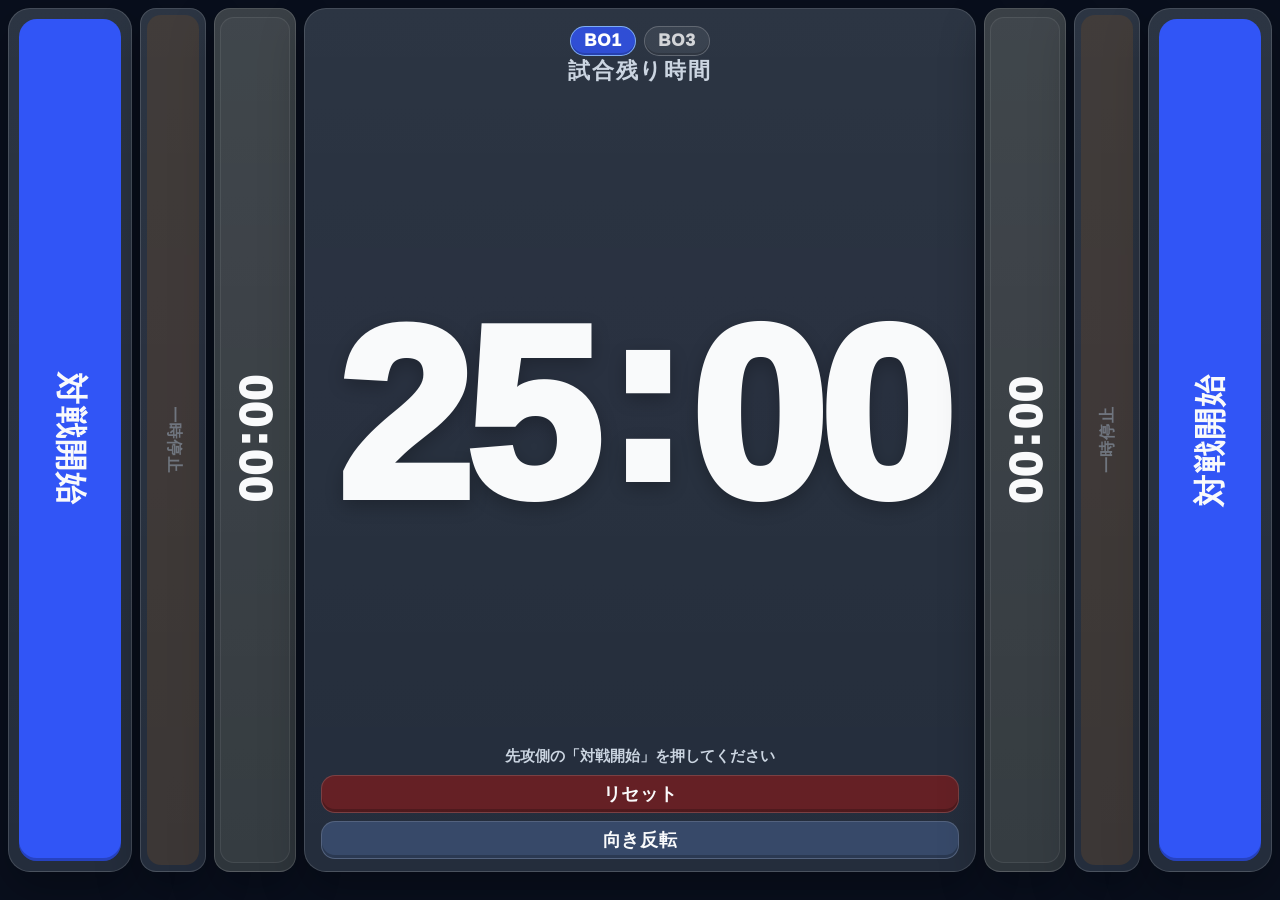
==== commit 7f19ac2a: "Add files via upload" ====
--- a/index.html
+++ b/index.html
@@ -156,6 +156,11 @@
       margin:0 .045em;
     }
 
+    .main-timer .timer-text {
+      max-width: 100%;
+      max-height: 100%;
+    }
+
 
     .match-label { flex:0 0 auto; font-size:clamp(14px,1.7vw,22px); }
     .main-timer {
@@ -310,6 +315,17 @@
         transform-origin: center center;
       }
 
+      @media (display-mode: standalone) {
+        .app {
+          /*
+            ホーム画面追加後は、疑似横向きキャンバスを少しだけ小さくしつつ
+            わずかに下へ寄せて、上下の余白を近づける。
+          */
+          top: calc(50% + 28px);
+          width: calc(100dvh - 64px);
+        }
+      }
+
       .app.flipped {
         transform: translate(-50%, -50%) rotate(calc(var(--pseudo-landscape-rotation) + 180deg));
       }
@@ -407,6 +423,8 @@
       let activeAlarmGain = null;
       let activeAlarmLoopTimer = null;
       let dialogMode = null;
+      let mainTimerFitPending = false;
+      let lastMainTimerHtml = '';
 
       function getAudioContext() {
         if (audioCtx) return audioCtx;
@@ -608,6 +626,38 @@
         const t = formatTimeParts(ms, mode);
         return `<span class="timer-text"><span class="timer-num">${t.min}</span><span class="timer-colon">:</span><span class="timer-num">${t.sec}</span></span>`;
       }
+      function fitMainTimerToPanel() {
+        const el = els.mainTimer;
+        const text = el.querySelector('.timer-text');
+        if (!el || !text) return;
+
+        const maxWidth = Math.max(1, el.clientWidth * 0.96);
+        const maxHeight = Math.max(1, el.clientHeight * 0.92);
+
+        let low = 24;
+        let high = 260;
+
+        for (let i = 0; i < 12; i += 1) {
+          const mid = (low + high) / 2;
+          el.style.fontSize = `${mid}px`;
+
+          if (text.scrollWidth <= maxWidth && text.scrollHeight <= maxHeight) {
+            low = mid;
+          } else {
+            high = mid;
+          }
+        }
+
+        el.style.fontSize = `${Math.floor(low)}px`;
+      }
+      function scheduleMainTimerFit() {
+        if (mainTimerFitPending) return;
+        mainTimerFitPending = true;
+        requestAnimationFrame(() => {
+          mainTimerFitPending = false;
+          fitMainTimerToPanel();
+        });
+      }
       function playerRole(i){ if(state.firstPlayer==null) return ''; return state.firstPlayer===i ? '先攻' : '後攻'; }
       function activeRoleText(){ if(state.activePlayer==null || state.firstPlayer==null) return ''; return playerRole(state.activePlayer); }
       function setButtonLabel(button, label, hide=false){ const span=button.querySelector('.button-label'); span.textContent=label; button.classList.toggle('label-hidden', hide); }
@@ -633,7 +683,12 @@
       function renderActivePanels(){ for(let i=0;i<2;i++){ const active=state.activePlayer===i && state.mode==='running'; els.timeZone[i].classList.toggle('zone-active', active); els.pauseZone[i].classList.toggle('zone-active', active); els.actionZone[i].classList.toggle('zone-active', active);} }
       function renderFlip(){ els.appRoot.classList.toggle('flipped', state.flipped); }
       function render(){
-        els.mainTimer.innerHTML=timeHtml(state.remainingMs, 'ceil');
+        const nextMainTimerHtml = timeHtml(state.remainingMs, 'ceil');
+        if (nextMainTimerHtml !== lastMainTimerHtml) {
+          els.mainTimer.innerHTML = nextMainTimerHtml;
+          lastMainTimerHtml = nextMainTimerHtml;
+          scheduleMainTimerFit();
+        }
         els.mainTimer.classList.toggle('is-warning', state.remainingMs>0 && state.remainingMs<=WARNING_MS);
         els.mainTimer.classList.toggle('is-finished', state.mode==='finished');
         els.usedTime[0].innerHTML=timeHtml(state.usedMs[0], 'floor');
@@ -710,6 +765,8 @@
       els.endDialogCancel.addEventListener('click', handleDialogCancel);
       if('serviceWorker' in navigator){ window.addEventListener('load',()=>{ navigator.serviceWorker.register('./service-worker.js').catch(()=>{}); }); }
       document.addEventListener('visibilitychange',()=>{ if(document.visibilityState==='visible' && state.mode==='running'){ requestWakeLock(); } else if(document.visibilityState!=='visible'){ applyElapsed(Date.now()); releaseWakeLock(); } });
+      window.addEventListener('resize', scheduleMainTimerFit);
+      window.addEventListener('orientationchange', scheduleMainTimerFit);
       loadFlipState(); render(); requestAnimationFrame(tick);
     })();
   </script>
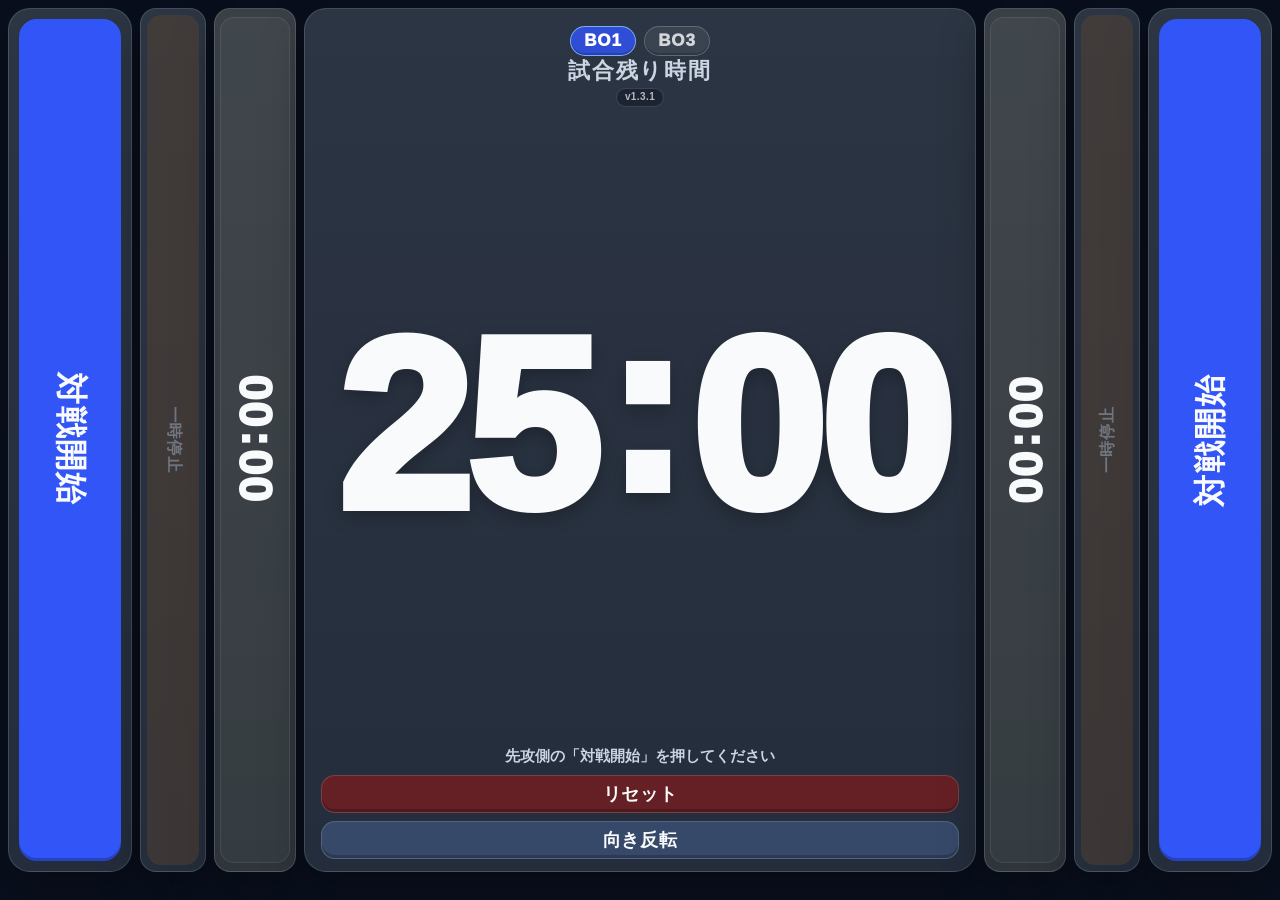
==== commit 30841b76: "Add files via upload" ====
--- a/index.html
+++ b/index.html
@@ -183,6 +183,20 @@
     button:disabled { cursor:default; opacity:.34; box-shadow:none; }
     button.label-hidden .button-label { visibility:hidden; }
 
+
+    .center-version-badge {
+      flex: 0 0 auto;
+      margin-top: 3px;
+      padding: 2px 8px;
+      border-radius: 999px;
+      border: 1px solid rgba(255,255,255,.14);
+      background: rgba(17,24,39,.52);
+      color: rgba(255,255,255,.68);
+      font-size: 10px;
+      font-weight: 800;
+      letter-spacing: .04em;
+      line-height: 1.25;
+    }
     .format-buttons {
       flex: 0 0 auto;
       display:flex;
@@ -368,6 +382,7 @@
         <button id="formatBo3Btn" class="format-button" type="button">BO3</button>
       </div>
       <div class="match-label">試合残り時間</div>
+      <div class="center-version-badge">v1.3.1</div>
       <div id="mainTimer" class="main-timer">25:00</div>
       <div id="statusText" class="status-text">先攻側の「対戦開始」を押してください</div>
       <div class="center-actions">
